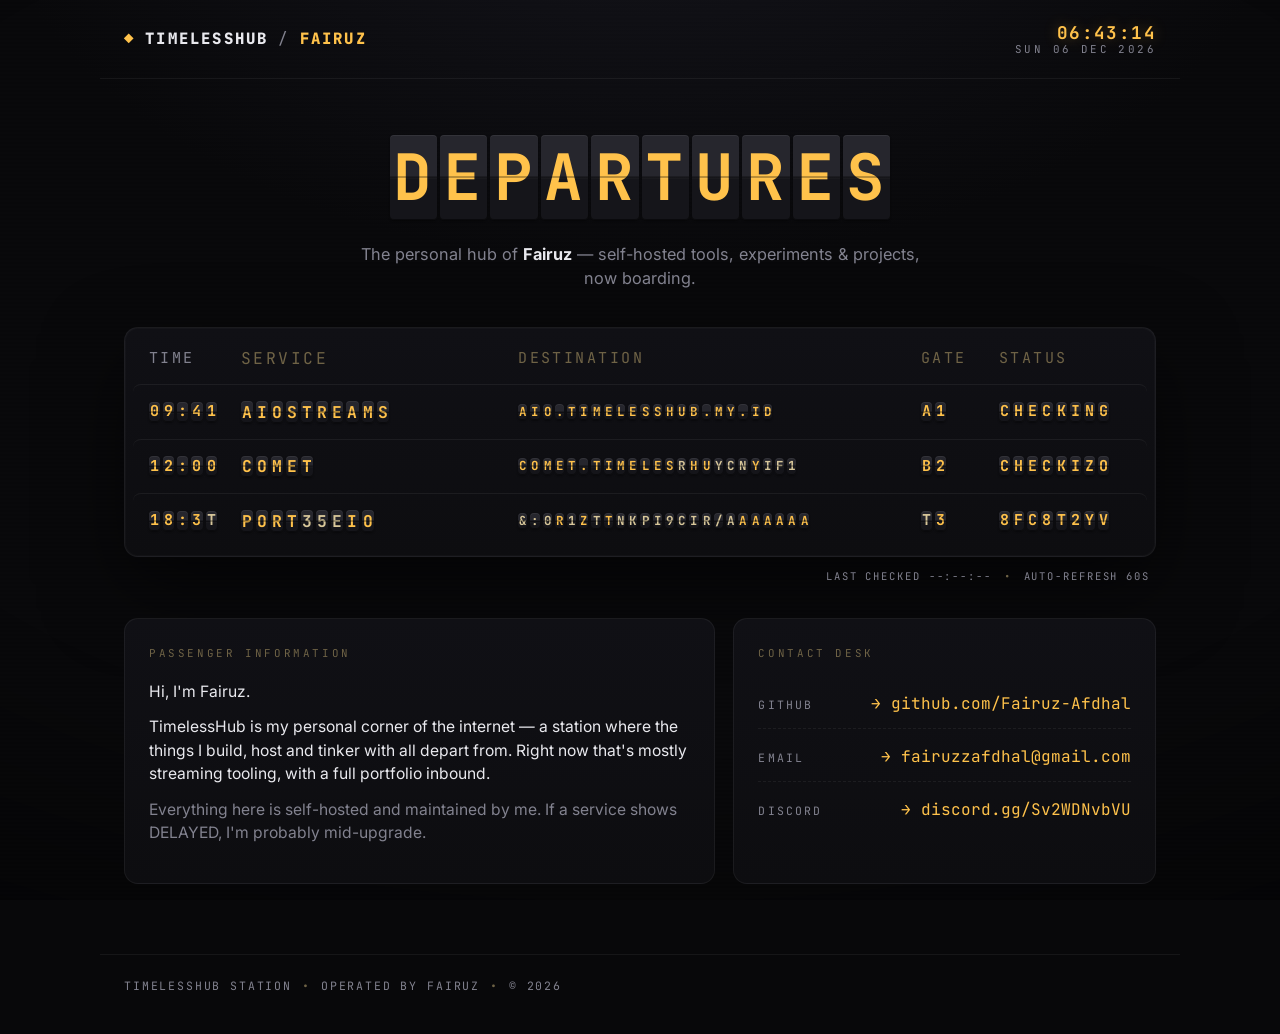
==== site/index.html @ 5d3df83b "Initial files" ====
<!DOCTYPE html>
<html lang="en">
<head>
  <meta charset="UTF-8" />
  <meta name="viewport" content="width=device-width, initial-scale=1.0" />
  <title>TimelessHub — Fairuz</title>
  <meta name="description" content="The personal hub of Fairuz — a departures board of self-hosted tools, experiments, and projects." />

  <meta property="og:title" content="TimelessHub — Fairuz" />
  <meta property="og:description" content="A departures board of self-hosted tools and projects by Fairuz." />
  <meta property="og:type" content="website" />
  <meta property="og:url" content="https://timelesshub.my.id/" />
  <meta property="og:image" content="https://timelesshub.my.id/og.png" />
  <meta property="og:image:width" content="1200" />
  <meta property="og:image:height" content="630" />
  <meta name="twitter:card" content="summary_large_image" />
  <meta name="twitter:title" content="TimelessHub — Fairuz" />
  <meta name="twitter:description" content="A departures board of self-hosted tools and projects by Fairuz." />
  <meta name="twitter:image" content="https://timelesshub.my.id/og.png" />

  <link rel="icon" href="favicon.svg" type="image/svg+xml" />
  <link rel="icon" href="favicon-32.png" sizes="32x32" type="image/png" />
  <link rel="apple-touch-icon" href="apple-touch-icon.png" />

  <link rel="preconnect" href="https://fonts.googleapis.com" />
  <link rel="preconnect" href="https://fonts.gstatic.com" crossorigin />
  <link href="https://fonts.googleapis.com/css2?family=JetBrains+Mono:wght@400;500;700;800&family=Inter:wght@400;500;600&display=swap" rel="stylesheet" />

  <link rel="stylesheet" href="styles.css" />
</head>
<body>
  <div class="vignette" aria-hidden="true"></div>
  <div class="scanlines" aria-hidden="true"></div>

  <!-- Station header -->
  <header class="topbar">
    <div class="topbar__brand">
      <span class="topbar__mark">◆</span>
      <span class="topbar__name">TIMELESSHUB</span>
      <span class="topbar__sep">/</span>
      <span class="topbar__op">FAIRUZ</span>
    </div>
    <div class="topbar__clock">
      <span class="clock__time" id="clock">--:--:--</span>
      <span class="clock__date" id="date">— — —</span>
    </div>
  </header>

  <main class="station">
    <!-- Board heading -->
    <section class="marquee">
      <h1 class="marquee__title flap" data-flap="DEPARTURES" data-flap-delay="0"></h1>
      <p class="marquee__sub">
        The personal hub of <strong>Fairuz</strong> — self-hosted tools,
        experiments &amp; projects, now boarding.
      </p>
    </section>

    <!-- Departures board -->
    <section class="board" aria-label="Projects departures board">
      <div class="board__row board__row--head" aria-hidden="true">
        <span class="col col--time">TIME</span>
        <span class="col col--service">SERVICE</span>
        <span class="col col--dest">DESTINATION</span>
        <span class="col col--gate">GATE</span>
        <span class="col col--status">STATUS</span>
      </div>

      <a class="board__row" href="https://aio.timelesshub.my.id/" target="_blank" rel="noopener"
         aria-label="AIOStreams — open aio.timelesshub.my.id">
        <span class="col col--time flap" data-flap="09:41"></span>
        <span class="col col--service flap" data-flap="AIOSTREAMS"></span>
        <span class="col col--dest flap" data-flap="AIO.TIMELESSHUB.MY.ID"></span>
        <span class="col col--gate flap" data-flap="A1"></span>
        <span class="col col--status status--amber flap" data-flap="CHECKING" data-check="https://aio.timelesshub.my.id/"></span>
      </a>

      <a class="board__row" href="https://comet.timelesshub.my.id/" target="_blank" rel="noopener"
         aria-label="Comet — open comet.timelesshub.my.id">
        <span class="col col--time flap" data-flap="12:00"></span>
        <span class="col col--service flap" data-flap="COMET"></span>
        <span class="col col--dest flap" data-flap="COMET.TIMELESSHUB.MY.ID"></span>
        <span class="col col--gate flap" data-flap="B2"></span>
        <span class="col col--status status--amber flap" data-flap="CHECKING" data-check="https://comet.timelesshub.my.id/"></span>
      </a>

      <a class="board__row" href="https://fairuz.timelesshub.my.id/" target="_blank" rel="noopener"
         aria-label="Portfolio — fairuz.timelesshub.my.id, status scheduled">
        <span class="col col--time flap" data-flap="18:30"></span>
        <span class="col col--service flap" data-flap="PORTFOLIO"></span>
        <span class="col col--dest flap" data-flap="FAIRUZ.TIMELESSHUB.MY.ID"></span>
        <span class="col col--gate flap" data-flap="C3"></span>
        <span class="col col--status status--amber flap" data-flap="CHECKING" data-check="https://fairuz.timelesshub.my.id/"></span>
      </a>
    </section>

    <p class="board-meta">
      LAST CHECKED <span id="lastChecked">--:--:--</span>
      <span class="dotsep">•</span> AUTO-REFRESH 60S
    </p>

    <!-- Info + contact panels -->
    <section class="panels">
      <article class="panel">
        <div class="panel__tag">PASSENGER INFORMATION</div>
        <p class="panel__lead">Hi, I'm Fairuz.</p>
        <p>
          TimelessHub is my personal corner of the internet — a station where the
          things I build, host and tinker with all depart from. Right now that's
          mostly streaming tooling, with a full portfolio inbound.
        </p>
        <p class="panel__muted">
          Everything here is self-hosted and maintained by me. If a service shows
          DELAYED, I'm probably mid-upgrade.
        </p>
      </article>

      <article class="panel panel--contact">
        <div class="panel__tag">CONTACT DESK</div>
        <ul class="desk">
          <li>
            <span class="desk__k">GITHUB</span>
            <a class="desk__v" href="https://github.com/Fairuz-Afdhal" target="_blank" rel="noopener">→ github.com/Fairuz-Afdhal</a>
          </li>
          <li>
            <span class="desk__k">EMAIL</span>
            <a class="desk__v" href="mailto:fairuzzafdhal@gmail.com">→ fairuzzafdhal@gmail.com</a>
          </li>
          <li>
            <span class="desk__k">DISCORD</span>
            <a class="desk__v" href="https://discord.gg/Sv2WDNvbVU" target="_blank" rel="noopener">→ discord.gg/Sv2WDNvbVU</a>
          </li>
        </ul>
      </article>
    </section>
  </main>

  <footer class="station-foot">
    <span>TIMELESSHUB STATION</span>
    <span class="dotsep">•</span>
    <span>OPERATED BY FAIRUZ</span>
    <span class="dotsep">•</span>
    <span>© <span id="year"></span></span>
  </footer>

  <!-- Boarding transition overlay -->
  <div class="boarding" id="boarding" aria-hidden="true">
    <div class="boarding__rails" aria-hidden="true"></div>
    <div class="boarding__panel">
      <p class="boarding__status"><span class="boarding__dot"></span> NOW BOARDING</p>
      <div class="boarding__service flap" id="boardingService"></div>
      <p class="boarding__dest" id="boardingDest"></p>
      <div class="boarding__bar"><span></span></div>
      <p class="boarding__hint">DEPARTING…</p>
    </div>
  </div>

  <script src="script.js"></script>
</body>
</html>
---- site/styles.css ----
:root {
  --bg: #08080a;
  --board: #0d0d10;
  --board-line: rgba(255, 255, 255, 0.06);
  --cell-top: #26262d;
  --cell-bottom: #15151a;
  --cell-seam: rgba(0, 0, 0, 0.55);
  --amber: #ffc24b;
  --amber-dim: #6f6346;
  --green: #46e08a;
  --red: #ff5d5d;
  --text: #e9e9ee;
  --muted: #82828f;
  --mono: "JetBrains Mono", ui-monospace, "SF Mono", Menlo, monospace;
  --sans: "Inter", system-ui, sans-serif;
  --maxw: 1080px;
}

* {
  box-sizing: border-box;
  margin: 0;
  padding: 0;
}

html { scroll-behavior: smooth; }

body {
  font-family: var(--mono);
  background:
    radial-gradient(1100px 700px at 50% -15%, #14141b 0%, var(--bg) 60%);
  color: var(--text);
  min-height: 100vh;
  line-height: 1.5;
  position: relative;
  overflow-x: hidden;
}

a { color: inherit; text-decoration: none; }

/* ---------- Atmosphere ---------- */
.vignette {
  position: fixed;
  inset: 0;
  pointer-events: none;
  z-index: 1;
  background: radial-gradient(120% 90% at 50% 35%, transparent 55%, rgba(0, 0, 0, 0.65) 100%);
}

.scanlines {
  position: fixed;
  inset: 0;
  pointer-events: none;
  z-index: 2;
  opacity: 0.35;
  background: repeating-linear-gradient(
    to bottom,
    rgba(255, 255, 255, 0.025) 0px,
    rgba(255, 255, 255, 0.025) 1px,
    transparent 2px,
    transparent 4px
  );
  mix-blend-mode: overlay;
}

/* ---------- Top bar ---------- */
.topbar {
  position: relative;
  z-index: 3;
  max-width: var(--maxw);
  margin: 0 auto;
  padding: 22px 24px;
  display: flex;
  align-items: center;
  justify-content: space-between;
  gap: 16px;
  border-bottom: 1px solid var(--board-line);
}

.topbar__brand {
  display: flex;
  align-items: center;
  gap: 10px;
  font-weight: 800;
  letter-spacing: 0.14em;
  font-size: 0.98rem;
}

.topbar__mark { color: var(--amber); }
.topbar__sep { color: var(--muted); font-weight: 400; }
.topbar__op { color: var(--amber); }

.topbar__clock {
  text-align: right;
  line-height: 1.2;
}

.clock__time {
  display: block;
  color: var(--amber);
  font-weight: 700;
  font-size: 1.1rem;
  letter-spacing: 0.08em;
  font-variant-numeric: tabular-nums;
  text-shadow: 0 0 14px rgba(255, 194, 75, 0.35);
}

.clock__date {
  display: block;
  color: var(--muted);
  font-size: 0.68rem;
  letter-spacing: 0.22em;
}

/* ---------- Marquee ---------- */
.station {
  position: relative;
  z-index: 3;
  max-width: var(--maxw);
  margin: 0 auto;
  padding: 0 24px 40px;
}

.marquee {
  padding: 56px 0 36px;
  text-align: center;
}

.marquee__title {
  display: inline-flex;
  flex-wrap: wrap;
  justify-content: center;
  gap: 6px;
  font-size: clamp(2.1rem, 7vw, 4rem);
  font-weight: 800;
  letter-spacing: 0.04em;
}

.marquee__sub {
  margin: 22px auto 0;
  max-width: 560px;
  font-family: var(--sans);
  color: var(--muted);
  font-size: 1.02rem;
}

.marquee__sub strong { color: var(--text); }

/* ---------- Split-flap cells ---------- */
.flap {
  display: inline-flex;
  gap: 3px;
}

.flap-cell {
  --w: 0.74em;
  position: relative;
  display: inline-flex;
  align-items: center;
  justify-content: center;
  min-width: var(--w);
  padding: 0.16em 0.05em;
  background: linear-gradient(to bottom, var(--cell-top) 0%, var(--cell-top) 49.5%, var(--cell-bottom) 50.5%, var(--cell-bottom) 100%);
  border-radius: 4px;
  box-shadow:
    inset 0 1px 0 rgba(255, 255, 255, 0.06),
    inset 0 -1px 0 rgba(0, 0, 0, 0.5),
    0 1px 2px rgba(0, 0, 0, 0.4);
  color: var(--amber);
  font-weight: 700;
  line-height: 1;
  overflow: hidden;
}

.flap-cell::after {
  content: "";
  position: absolute;
  left: 0;
  right: 0;
  top: 50%;
  height: 1px;
  transform: translateY(-50%);
  background: var(--cell-seam);
  box-shadow: 0 1px 0 rgba(255, 255, 255, 0.04);
}

.flap-cell--space {
  background: transparent;
  box-shadow: none;
  min-width: 0.34em;
}

.flap-cell--space::after { display: none; }

.flap-cell.is-cycling { color: #d8c79a; }

.flap-cell.is-locked {
  animation: flapPop 0.22s ease;
}

@keyframes flapPop {
  0% { transform: scaleY(0.55); filter: brightness(1.6); }
  60% { transform: scaleY(1.05); }
  100% { transform: scaleY(1); filter: brightness(1); }
}

/* ---------- Board ---------- */
.board {
  border: 1px solid var(--board-line);
  border-radius: 14px;
  background: linear-gradient(180deg, #101015, var(--board));
  padding: 8px;
  box-shadow: 0 30px 80px rgba(0, 0, 0, 0.55), inset 0 0 0 1px rgba(255, 255, 255, 0.02);
  overflow: hidden;
}

.board__row {
  display: grid;
  grid-template-columns: 78px 1.15fr 1.7fr 64px 132px;
  gap: 14px;
  align-items: center;
  padding: 16px 16px;
  border-radius: 8px;
  transition: background 0.18s ease;
}

.board__row + .board__row {
  border-top: 1px solid var(--board-line);
}

.board__row--head {
  font-size: 0.7rem;
  letter-spacing: 0.22em;
  color: var(--amber-dim);
  padding-top: 10px;
  padding-bottom: 14px;
}

a.board__row { cursor: pointer; }

a.board__row:hover {
  background: rgba(255, 194, 75, 0.05);
}

a.board__row:hover .flap-cell {
  box-shadow:
    inset 0 1px 0 rgba(255, 255, 255, 0.08),
    inset 0 -1px 0 rgba(0, 0, 0, 0.5),
    0 0 12px rgba(255, 194, 75, 0.18);
}

.col { font-size: 0.94rem; }
.col--time { color: var(--muted); }
.col--service { font-size: 1.02rem; }
.col--dest .flap-cell { font-size: 0.78rem; }

.status--green .flap-cell { color: var(--green); }
.status--amber .flap-cell { color: var(--amber); }
.status--red .flap-cell { color: var(--red); }

.is-blinking .flap-cell {
  animation: statusBlink 1.15s steps(1, end) infinite;
}

@keyframes statusBlink {
  0%, 55% { opacity: 1; text-shadow: 0 0 12px currentColor; }
  56%, 100% { opacity: 0.22; text-shadow: none; }
}

/* ---------- Board meta ---------- */
.board-meta {
  margin-top: 12px;
  padding: 0 6px;
  text-align: right;
  font-size: 0.66rem;
  letter-spacing: 0.18em;
  color: var(--muted);
}

.board-meta .dotsep { margin: 0 4px; }

/* ---------- Panels ---------- */
.panels {
  margin-top: 34px;
  display: grid;
  grid-template-columns: 1.4fr 1fr;
  gap: 18px;
}

.panel {
  border: 1px solid var(--board-line);
  border-radius: 14px;
  background: linear-gradient(180deg, #101015, var(--board));
  padding: 26px 24px;
}

.panel__tag {
  font-size: 0.68rem;
  letter-spacing: 0.24em;
  color: var(--amber-dim);
  margin-bottom: 18px;
}

.panel__lead {
  font-size: 1.15rem;
  color: var(--amber);
  margin-bottom: 12px;
}

.panel p {
  font-family: var(--sans);
  color: var(--text);
  margin-bottom: 12px;
  font-size: 0.98rem;
}

.panel__muted { color: var(--muted) !important; }

.desk { list-style: none; display: grid; gap: 4px; }

.desk li {
  display: flex;
  align-items: baseline;
  justify-content: space-between;
  gap: 12px;
  padding: 12px 0;
  border-bottom: 1px dashed var(--board-line);
}

.desk li:last-child { border-bottom: none; }

.desk__k {
  font-size: 0.72rem;
  letter-spacing: 0.18em;
  color: var(--muted);
}

.desk__v {
  color: var(--amber);
  transition: text-shadow 0.2s ease, transform 0.2s ease;
}

.desk__v:hover {
  text-shadow: 0 0 14px rgba(255, 194, 75, 0.5);
}

/* ---------- 404 back link ---------- */
.notice {
  text-align: center;
  margin-top: 30px;
}

.notice p {
  font-family: var(--sans);
  color: var(--muted);
  max-width: 520px;
  margin: 0 auto;
}

.backlink {
  display: inline-flex;
  align-items: center;
  gap: 10px;
  margin-top: 26px;
  padding: 13px 24px;
  border: 1px solid var(--board-line);
  border-radius: 10px;
  background: linear-gradient(180deg, #14141a, var(--board));
  color: var(--amber);
  font-weight: 700;
  letter-spacing: 0.08em;
  transition: background 0.2s ease, text-shadow 0.2s ease, transform 0.2s ease;
}

.backlink:hover {
  background: rgba(255, 194, 75, 0.07);
  text-shadow: 0 0 14px rgba(255, 194, 75, 0.45);
  transform: translateY(-2px);
}

/* ---------- Footer ---------- */
.station-foot {
  position: relative;
  z-index: 3;
  max-width: var(--maxw);
  margin: 30px auto 0;
  padding: 22px 24px 40px;
  display: flex;
  flex-wrap: wrap;
  gap: 10px;
  align-items: center;
  border-top: 1px solid var(--board-line);
  color: var(--muted);
  font-size: 0.72rem;
  letter-spacing: 0.16em;
}

.dotsep { color: var(--amber-dim); }

/* ---------- Boarding transition ---------- */
.boarding {
  position: fixed;
  inset: 0;
  z-index: 1000;
  display: grid;
  place-items: center;
  background: rgba(6, 7, 10, 0);
  opacity: 0;
  visibility: hidden;
  pointer-events: none;
  transition: opacity 0.3s ease, visibility 0.3s ease, background 0.3s ease;
}

.boarding.is-active {
  opacity: 1;
  visibility: visible;
  pointer-events: auto;
  background: rgba(6, 7, 10, 0.94);
}

.boarding__rails {
  position: absolute;
  inset: 0;
  overflow: hidden;
  opacity: 0;
  transition: opacity 0.3s ease;
}

.boarding.is-active .boarding__rails { opacity: 1; }

.boarding__rails::before,
.boarding__rails::after {
  content: "";
  position: absolute;
  inset: -25%;
  background-repeat: repeat;
}

.boarding__rails::before {
  background-image: repeating-linear-gradient(90deg, transparent 0 38px, rgba(255, 194, 75, 0.07) 38px 40px);
}

.boarding__rails::after {
  background-image: repeating-linear-gradient(90deg, transparent 0 78px, rgba(70, 224, 138, 0.05) 78px 80px);
}

.boarding.is-active .boarding__rails::before { animation: warp1 0.5s linear infinite; }
.boarding.is-active .boarding__rails::after { animation: warp2 0.85s linear infinite; }

@keyframes warp1 { from { transform: translateX(0); } to { transform: translateX(-40px); } }
@keyframes warp2 { from { transform: translateX(0); } to { transform: translateX(-80px); } }

.boarding__panel {
  position: relative;
  z-index: 2;
  text-align: center;
  padding: 0 24px;
  opacity: 0;
  transform: translateY(12px) scale(0.98);
  transition: opacity 0.4s ease, transform 0.45s cubic-bezier(0.2, 0.7, 0.2, 1);
}

.boarding.is-active .boarding__panel { opacity: 1; transform: none; }

.boarding__status {
  display: inline-flex;
  align-items: center;
  gap: 10px;
  font-size: 0.74rem;
  letter-spacing: 0.24em;
  color: var(--amber-dim);
  margin-bottom: 20px;
}

.boarding__dot {
  width: 9px;
  height: 9px;
  border-radius: 50%;
  background: var(--green);
  box-shadow: 0 0 12px var(--green);
  animation: boardPulse 1.2s ease-in-out infinite;
}

@keyframes boardPulse {
  0%, 100% { opacity: 1; }
  50% { opacity: 0.3; }
}

.boarding__service {
  justify-content: center;
  font-size: clamp(1.9rem, 7vw, 3.6rem);
  margin-bottom: 16px;
}

.boarding__dest {
  font-size: 0.82rem;
  letter-spacing: 0.16em;
  color: var(--muted);
  margin-bottom: 28px;
}

.boarding__bar {
  width: min(420px, 80vw);
  height: 4px;
  margin: 0 auto 16px;
  background: rgba(255, 255, 255, 0.08);
  border-radius: 999px;
  overflow: hidden;
}

.boarding__bar span {
  display: block;
  height: 100%;
  width: 0;
  background: linear-gradient(90deg, var(--amber), var(--green));
}

.boarding.is-active .boarding__bar span { animation: boardFill 1.3s ease forwards; }

@keyframes boardFill { to { width: 100%; } }

.boarding__hint {
  font-size: 0.7rem;
  letter-spacing: 0.24em;
  color: var(--amber-dim);
}

.boarding.is-departing .boarding__panel {
  opacity: 0;
  transform: scale(1.18);
  transition: opacity 0.32s ease-in, transform 0.32s ease-in;
}

.boarding.is-departing .boarding__rails::before { animation-duration: 0.18s; }
.boarding.is-departing .boarding__rails::after { animation-duration: 0.3s; }

@media (prefers-reduced-motion: reduce) {
  .boarding, .boarding__dot, .boarding__rails::before, .boarding__rails::after { animation: none !important; }
}

/* ---------- Responsive ---------- */
@media (max-width: 720px) {
  .board__row {
    grid-template-columns: 1fr auto;
    grid-template-areas:
      "service status"
      "dest dest";
    gap: 10px 14px;
    row-gap: 8px;
  }

  .board__row--head { display: none; }
  .col--time, .col--gate { display: none; }
  .col--service { grid-area: service; }
  .col--dest { grid-area: dest; opacity: 0.85; }
  .col--status { grid-area: status; }

  .panels { grid-template-columns: 1fr; }

  .topbar__op { display: none; }
  .topbar__sep { display: none; }
}

@media (prefers-reduced-motion: reduce) {
  .flap-cell.is-locked { animation: none; }
  .is-blinking .flap-cell { animation: none; opacity: 1; }
}
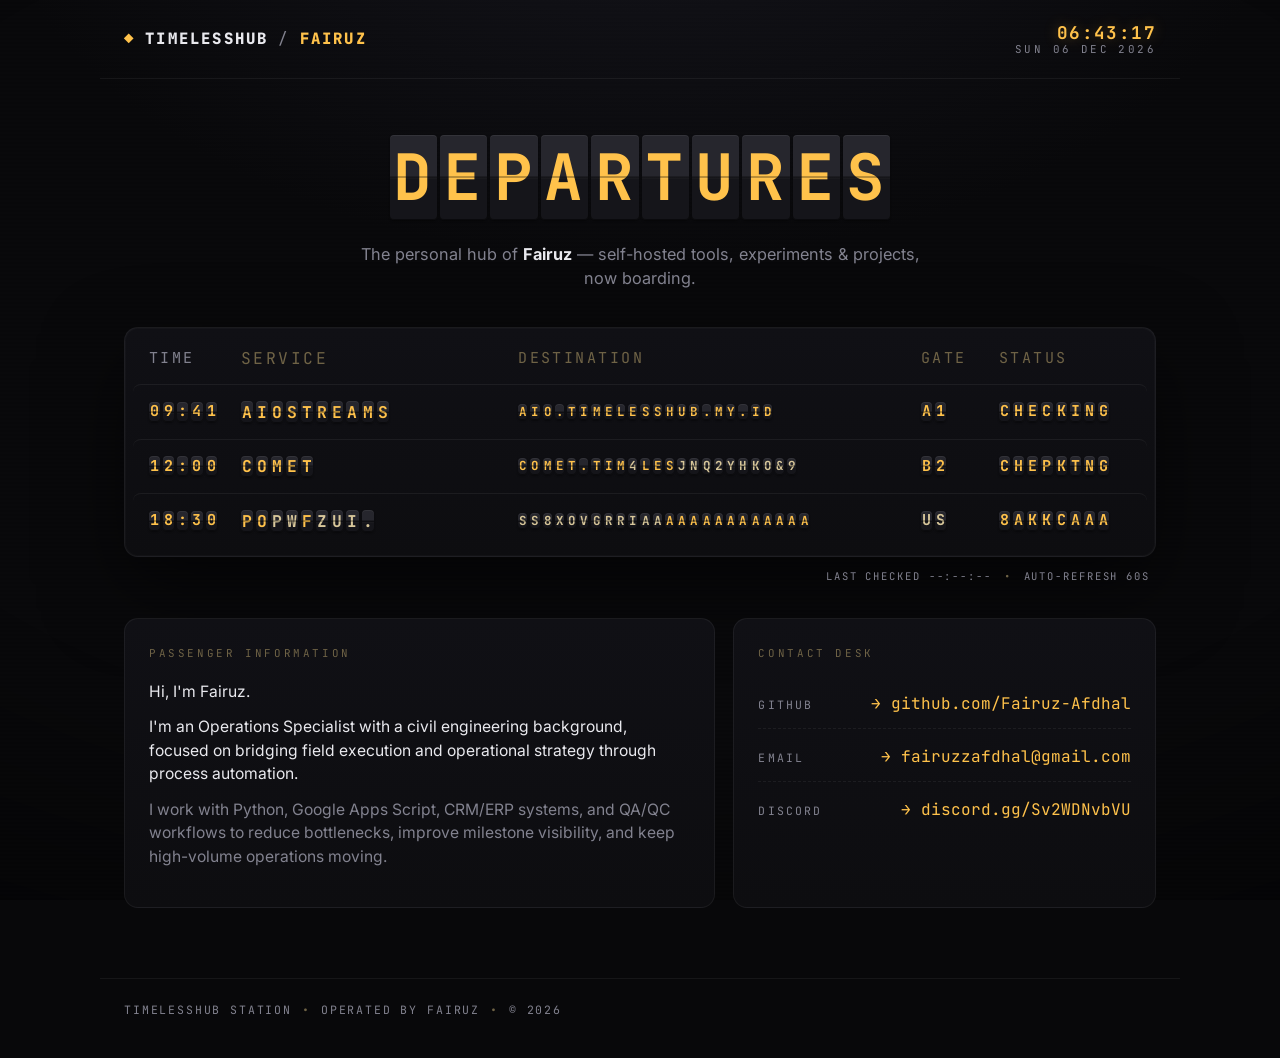
==== commit 41919aff: "Update description" ====
--- a/site/index.html
+++ b/site/index.html
@@ -105,13 +105,14 @@
         <div class="panel__tag">PASSENGER INFORMATION</div>
         <p class="panel__lead">Hi, I'm Fairuz.</p>
         <p>
-          TimelessHub is my personal corner of the internet — a station where the
-          things I build, host and tinker with all depart from. Right now that's
-          mostly streaming tooling, with a full portfolio inbound.
+          I'm an Operations Specialist with a civil engineering background,
+          focused on bridging field execution and operational strategy through
+          process automation.
         </p>
         <p class="panel__muted">
-          Everything here is self-hosted and maintained by me. If a service shows
-          DELAYED, I'm probably mid-upgrade.
+          I work with Python, Google Apps Script, CRM/ERP systems, and QA/QC
+          workflows to reduce bottlenecks, improve milestone visibility, and keep
+          high-volume operations moving.
         </p>
       </article>
 
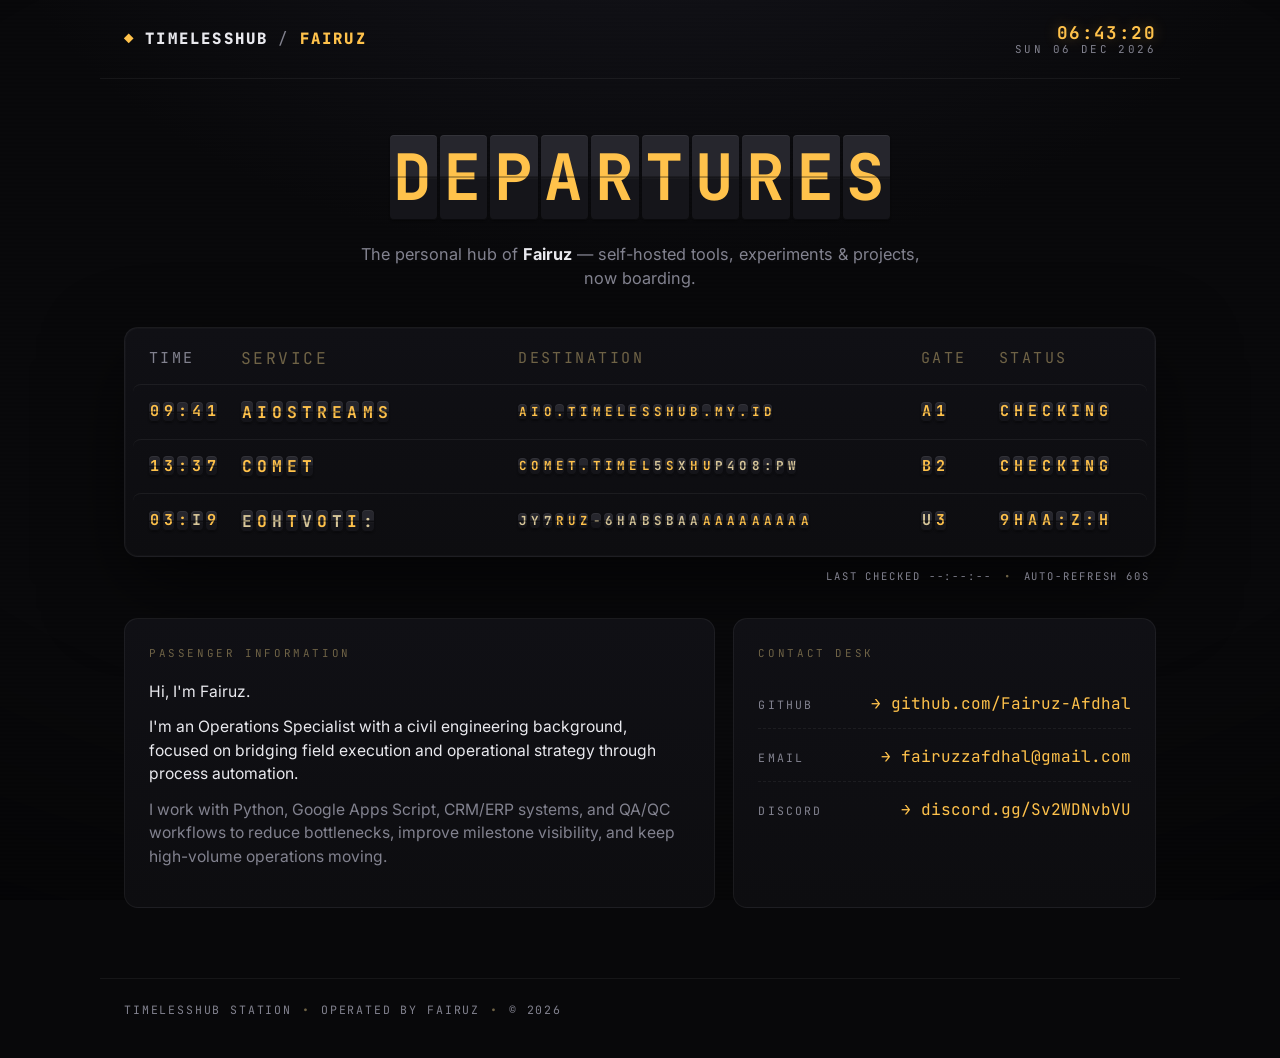
==== commit c51be723: "Easter eggs" ====
--- a/site/index.html
+++ b/site/index.html
@@ -77,7 +77,7 @@
 
       <a class="board__row" href="https://comet.timelesshub.my.id/" target="_blank" rel="noopener"
          aria-label="Comet — open comet.timelesshub.my.id">
-        <span class="col col--time flap" data-flap="12:00"></span>
+        <span class="col col--time flap" data-flap="13:37"></span>
         <span class="col col--service flap" data-flap="COMET"></span>
         <span class="col col--dest flap" data-flap="COMET.TIMELESSHUB.MY.ID"></span>
         <span class="col col--gate flap" data-flap="B2"></span>
@@ -86,7 +86,7 @@
 
       <a class="board__row" href="https://fairuz.timelesshub.my.id/" target="_blank" rel="noopener"
          aria-label="Portfolio — fairuz.timelesshub.my.id, status scheduled">
-        <span class="col col--time flap" data-flap="18:30"></span>
+        <span class="col col--time flap" data-flap="03:39"></span>
         <span class="col col--service flap" data-flap="PORTFOLIO"></span>
         <span class="col col--dest flap" data-flap="FAIRUZ.TIMELESSHUB.MY.ID"></span>
         <span class="col col--gate flap" data-flap="C3"></span>
@@ -156,6 +156,12 @@
     </div>
   </div>
 
+  <!-- Hidden station announcement (click the ◆ logo 5x) -->
+  <div class="pa" id="pa" role="status" aria-live="polite" aria-hidden="true">
+    <span class="pa__tag">◆ STATION ANNOUNCEMENT</span>
+    <span class="pa__text" id="paText"></span>
+  </div>
+
   <script src="script.js"></script>
 </body>
 </html>
--- a/site/styles.css
+++ b/site/styles.css
@@ -537,6 +537,48 @@
   .boarding, .boarding__dot, .boarding__rails::before, .boarding__rails::after { animation: none !important; }
 }
 
+/* ---------- Station announcement (easter egg) ---------- */
+.pa {
+  position: fixed;
+  left: 50%;
+  top: 18px;
+  z-index: 1100;
+  display: flex;
+  align-items: center;
+  gap: 14px;
+  max-width: min(580px, calc(100vw - 32px));
+  padding: 14px 18px;
+  background: rgba(13, 13, 16, 0.96);
+  backdrop-filter: blur(8px);
+  border: 1px solid rgba(255, 194, 75, 0.42);
+  border-radius: 12px;
+  box-shadow: 0 18px 50px rgba(0, 0, 0, 0.5), 0 0 26px rgba(255, 194, 75, 0.12);
+  opacity: 0;
+  visibility: hidden;
+  transform: translate(-50%, -130%);
+  transition: transform 0.45s cubic-bezier(0.2, 0.8, 0.2, 1), opacity 0.35s ease, visibility 0.35s;
+  cursor: pointer;
+}
+
+.pa.is-visible {
+  opacity: 1;
+  visibility: visible;
+  transform: translate(-50%, 0);
+}
+
+.pa__tag {
+  font-size: 0.64rem;
+  letter-spacing: 0.16em;
+  color: var(--amber);
+  white-space: nowrap;
+  text-shadow: 0 0 12px rgba(255, 194, 75, 0.4);
+}
+
+.pa__text {
+  font-size: 0.84rem;
+  color: var(--text);
+}
+
 /* ---------- Responsive ---------- */
 @media (max-width: 720px) {
   .board__row {
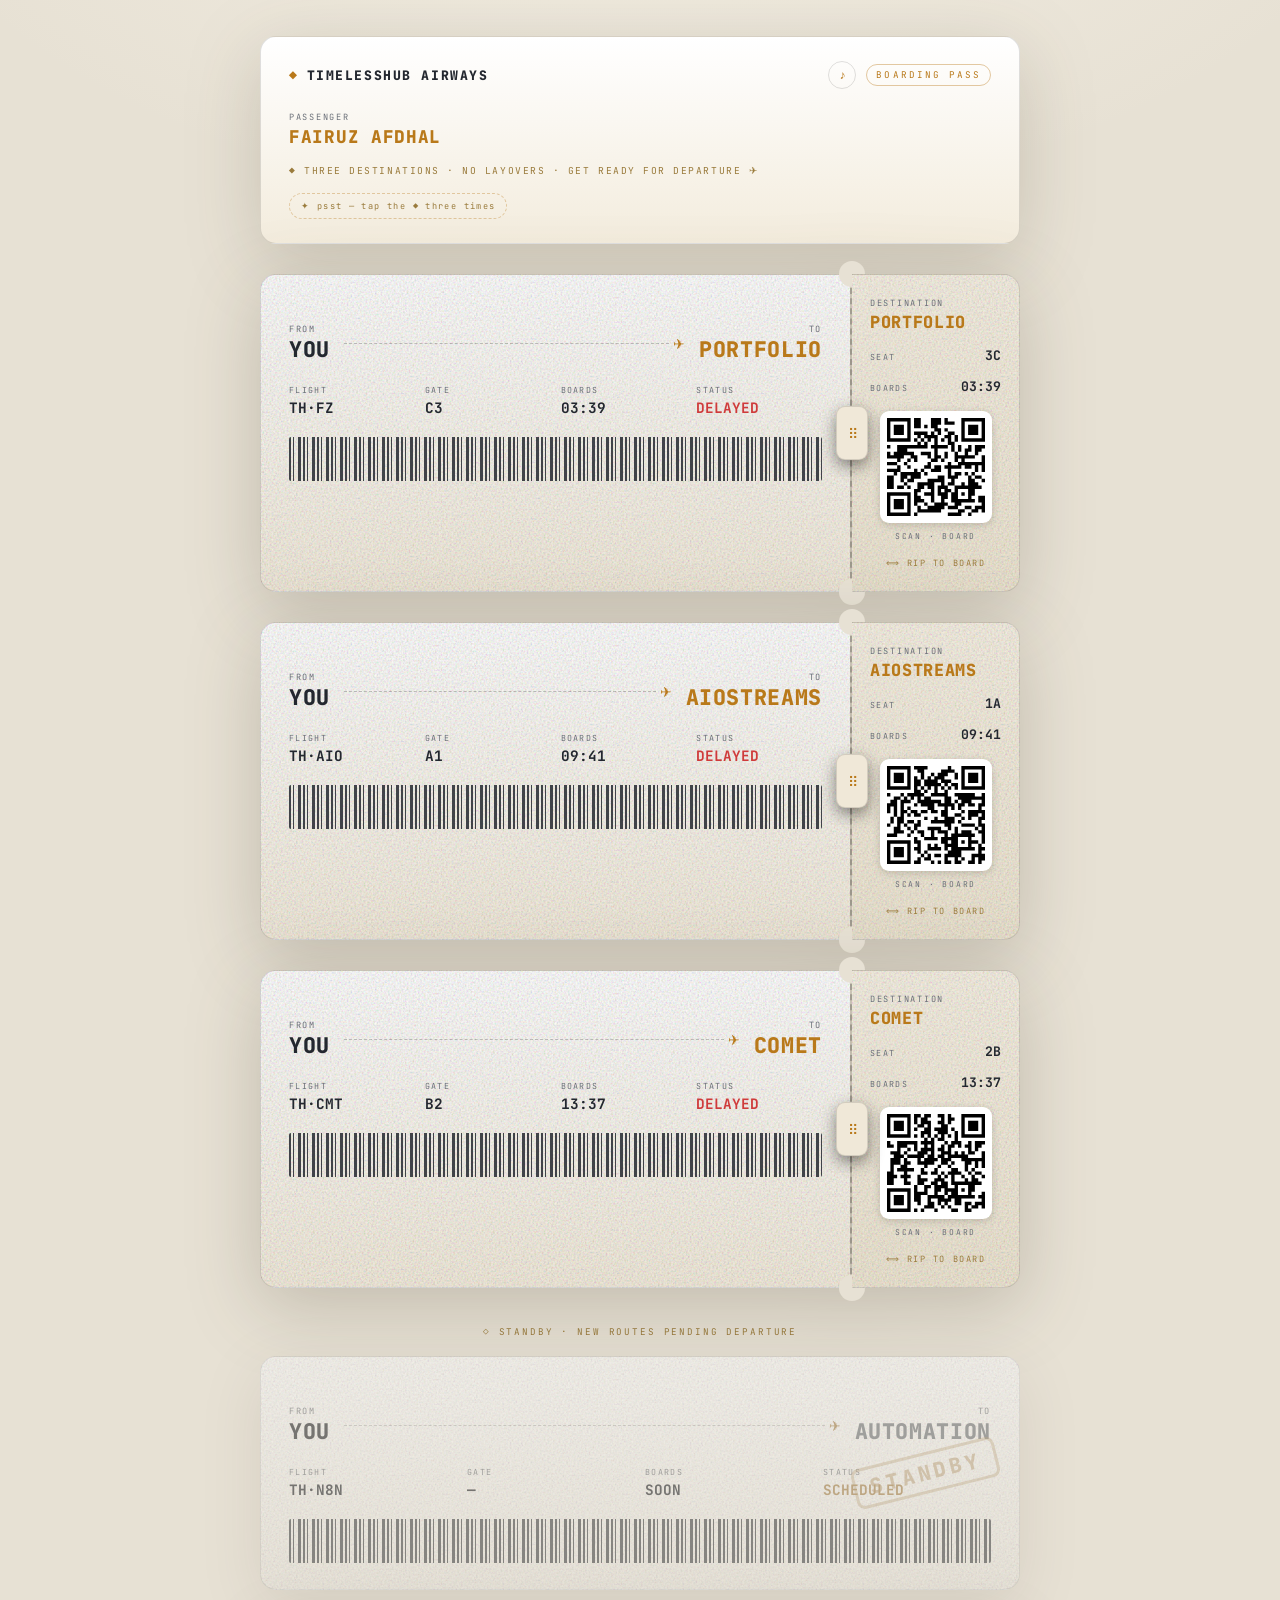
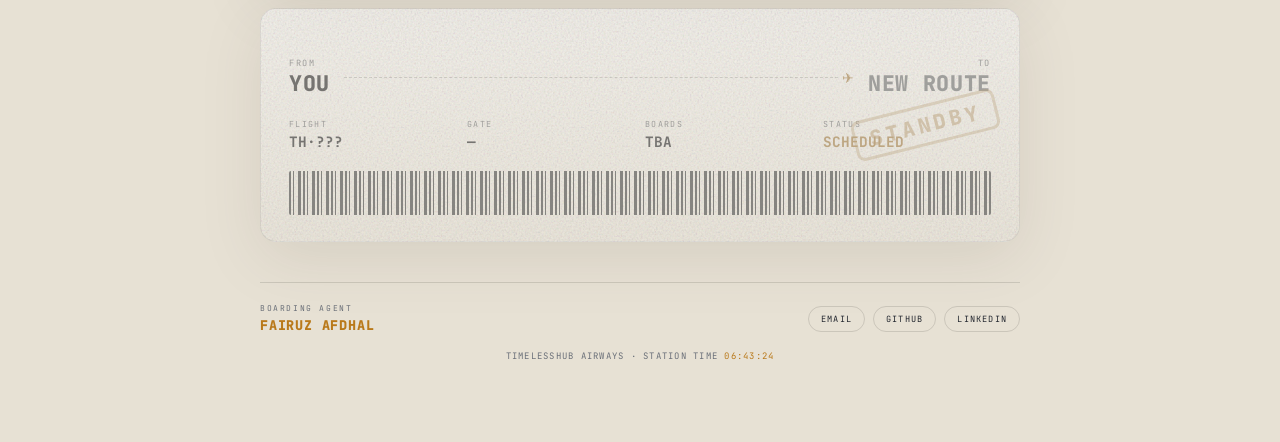
==== commit 62ae3b91: "change whole theme" ====
--- a/site/index.html
+++ b/site/index.html
@@ -4,10 +4,10 @@
   <meta charset="UTF-8" />
   <meta name="viewport" content="width=device-width, initial-scale=1.0" />
   <title>TimelessHub — Fairuz</title>
-  <meta name="description" content="The personal hub of Fairuz — a departures board of self-hosted tools, experiments, and projects." />
+  <meta name="description" content="The personal hub of Fairuz — grab a boarding pass, rip the stub, and depart to self-hosted tools and projects." />
 
   <meta property="og:title" content="TimelessHub — Fairuz" />
-  <meta property="og:description" content="A departures board of self-hosted tools and projects by Fairuz." />
+  <meta property="og:description" content="Boarding passes for Fairuz's self-hosted tools — rip a stub to depart." />
   <meta property="og:type" content="website" />
   <meta property="og:url" content="https://timelesshub.my.id/" />
   <meta property="og:image" content="https://timelesshub.my.id/og.png" />
@@ -15,7 +15,7 @@
   <meta property="og:image:height" content="630" />
   <meta name="twitter:card" content="summary_large_image" />
   <meta name="twitter:title" content="TimelessHub — Fairuz" />
-  <meta name="twitter:description" content="A departures board of self-hosted tools and projects by Fairuz." />
+  <meta name="twitter:description" content="Boarding passes for Fairuz's self-hosted tools — rip a stub to depart." />
   <meta name="twitter:image" content="https://timelesshub.my.id/og.png" />
 
   <link rel="icon" href="favicon.svg" type="image/svg+xml" />
@@ -25,143 +25,169 @@
   <link rel="preconnect" href="https://fonts.googleapis.com" />
   <link rel="preconnect" href="https://fonts.gstatic.com" crossorigin />
   <link href="https://fonts.googleapis.com/css2?family=JetBrains+Mono:wght@400;500;700;800&family=Inter:wght@400;500;600&display=swap" rel="stylesheet" />
-
-  <link rel="stylesheet" href="styles.css" />
+  <link rel="stylesheet" href="ticket.css" />
 </head>
 <body>
-  <div class="vignette" aria-hidden="true"></div>
-  <div class="scanlines" aria-hidden="true"></div>
+  <div class="stage">
+    <div class="bookhead">
+      <div class="brandrow">
+        <button class="brand" id="logo" type="button" aria-label="TimelessHub Airways — tap three times for a first-class upgrade">
+          <span class="mk">◆</span> TIMELESSHUB AIRWAYS
+        </button>
+        <div class="brandrow__r">
+          <button class="snd" id="sndToggle" type="button" aria-pressed="true" title="Sound on — click to mute">♪</button>
+          <span class="tag" id="classTag">BOARDING PASS</span>
+        </div>
+      </div>
+      <div class="pax"><div class="pax__k">PASSENGER</div><div class="pax__v">FAIRUZ AFDHAL</div></div>
+      <p class="bookhead__hint">◆ THREE DESTINATIONS · NO LAYOVERS · GET READY FOR DEPARTURE ✈</p>
+      <button class="fc-hint" id="fcHint" type="button">✦ psst — tap the ◆ three times</button>
+    </div>
 
-  <!-- Station header -->
-  <header class="topbar">
-    <div class="topbar__brand">
-      <span class="topbar__mark">◆</span>
-      <span class="topbar__name">TIMELESSHUB</span>
-      <span class="topbar__sep">/</span>
-      <span class="topbar__op">FAIRUZ</span>
-    </div>
-    <div class="topbar__clock">
-      <span class="clock__time" id="clock">--:--:--</span>
-      <span class="clock__date" id="date">— — —</span>
-    </div>
-  </header>
+    <div class="deck" id="deck">
 
-  <main class="station">
-    <!-- Board heading -->
-    <section class="marquee">
-      <h1 class="marquee__title flap" data-flap="DEPARTURES" data-flap-delay="0"></h1>
-      <p class="marquee__sub">
-        The personal hub of <strong>Fairuz</strong> — self-hosted tools,
-        experiments &amp; projects, now boarding.
-      </p>
-    </section>
-
-    <!-- Departures board -->
-    <section class="board" aria-label="Projects departures board">
-      <div class="board__row board__row--head" aria-hidden="true">
-        <span class="col col--time">TIME</span>
-        <span class="col col--service">SERVICE</span>
-        <span class="col col--dest">DESTINATION</span>
-        <span class="col col--gate">GATE</span>
-        <span class="col col--status">STATUS</span>
-      </div>
-
-      <a class="board__row" href="https://aio.timelesshub.my.id/" target="_blank" rel="noopener"
-         aria-label="AIOStreams — open aio.timelesshub.my.id">
-        <span class="col col--time flap" data-flap="09:41"></span>
-        <span class="col col--service flap" data-flap="AIOSTREAMS"></span>
-        <span class="col col--dest flap" data-flap="AIO.TIMELESSHUB.MY.ID"></span>
-        <span class="col col--gate flap" data-flap="A1"></span>
-        <span class="col col--status status--amber flap" data-flap="CHECKING" data-check="https://aio.timelesshub.my.id/"></span>
-      </a>
-
-      <a class="board__row" href="https://comet.timelesshub.my.id/" target="_blank" rel="noopener"
-         aria-label="Comet — open comet.timelesshub.my.id">
-        <span class="col col--time flap" data-flap="13:37"></span>
-        <span class="col col--service flap" data-flap="COMET"></span>
-        <span class="col col--dest flap" data-flap="COMET.TIMELESSHUB.MY.ID"></span>
-        <span class="col col--gate flap" data-flap="B2"></span>
-        <span class="col col--status status--amber flap" data-flap="CHECKING" data-check="https://comet.timelesshub.my.id/"></span>
-      </a>
-
-      <a class="board__row" href="https://fairuz.timelesshub.my.id/" target="_blank" rel="noopener"
-         aria-label="Portfolio — fairuz.timelesshub.my.id, status scheduled">
-        <span class="col col--time flap" data-flap="03:39"></span>
-        <span class="col col--service flap" data-flap="PORTFOLIO"></span>
-        <span class="col col--dest flap" data-flap="FAIRUZ.TIMELESSHUB.MY.ID"></span>
-        <span class="col col--gate flap" data-flap="C3"></span>
-        <span class="col col--status status--amber flap" data-flap="CHECKING" data-check="https://fairuz.timelesshub.my.id/"></span>
-      </a>
-    </section>
-
-    <p class="board-meta">
-      LAST CHECKED <span id="lastChecked">--:--:--</span>
-      <span class="dotsep">•</span> AUTO-REFRESH 60S
-    </p>
-
-    <!-- Info + contact panels -->
-    <section class="panels">
-      <article class="panel">
-        <div class="panel__tag">PASSENGER INFORMATION</div>
-        <p class="panel__lead">Hi, I'm Fairuz.</p>
-        <p>
-          I'm an Operations Specialist with a civil engineering background,
-          focused on bridging field execution and operational strategy through
-          process automation.
-        </p>
-        <p class="panel__muted">
-          I work with Python, Google Apps Script, CRM/ERP systems, and QA/QC
-          workflows to reduce bottlenecks, improve milestone visibility, and keep
-          high-volume operations moving.
-        </p>
+      <article class="ticket" data-href="https://fairuz.timelesshub.my.id/">
+        <div class="ticket__main">
+          <div class="route">
+            <div class="route__pt"><span class="route__k">FROM</span><span class="route__v">YOU</span></div>
+            <div class="route__arrow"></div>
+            <div class="route__pt route__pt--r"><span class="route__k">TO</span><span class="route__v route__v--to">PORTFOLIO</span></div>
+          </div>
+          <div class="grid">
+            <div><div class="cell__k">FLIGHT</div><div class="cell__v">TH·FZ</div></div>
+            <div><div class="cell__k">GATE</div><div class="cell__v">C3</div></div>
+            <div><div class="cell__k">BOARDS</div><div class="cell__v">03:39</div></div>
+            <div><div class="cell__k">STATUS</div><div class="cell__v green js-status">ON TIME</div></div>
+          </div>
+          <div class="barcode"></div>
+        </div>
+        <div class="perf"><span class="seam-grip" aria-hidden="true">⠿</span></div>
+        <div class="ticket__stub" tabindex="0" role="button" aria-label="Rip the stub off to board PORTFOLIO">
+          <div class="stub__lead">DESTINATION</div>
+          <div class="stub__dest">PORTFOLIO</div>
+          <div class="stub__row"><span class="stub__k">SEAT</span><span class="stub__v">3C</span></div>
+          <div class="stub__row"><span class="stub__k">BOARDS</span><span class="stub__v">03:39</span></div>
+          <div class="qr" aria-hidden="true"></div>
+          <div class="stub__scan">SCAN · BOARD</div>
+          <div class="stub__foot">⟺ RIP TO BOARD</div>
+        </div>
       </article>
 
-      <article class="panel panel--contact">
-        <div class="panel__tag">CONTACT DESK</div>
-        <ul class="desk">
-          <li>
-            <span class="desk__k">GITHUB</span>
-            <a class="desk__v" href="https://github.com/Fairuz-Afdhal" target="_blank" rel="noopener">→ github.com/Fairuz-Afdhal</a>
-          </li>
-          <li>
-            <span class="desk__k">EMAIL</span>
-            <a class="desk__v" href="mailto:fairuzzafdhal@gmail.com">→ fairuzzafdhal@gmail.com</a>
-          </li>
-          <li>
-            <span class="desk__k">DISCORD</span>
-            <a class="desk__v" href="https://discord.gg/Sv2WDNvbVU" target="_blank" rel="noopener">→ discord.gg/Sv2WDNvbVU</a>
-          </li>
-        </ul>
+      <article class="ticket" data-href="https://aio.timelesshub.my.id/">
+        <div class="ticket__main">
+          <div class="route">
+            <div class="route__pt"><span class="route__k">FROM</span><span class="route__v">YOU</span></div>
+            <div class="route__arrow"></div>
+            <div class="route__pt route__pt--r"><span class="route__k">TO</span><span class="route__v route__v--to">AIOSTREAMS</span></div>
+          </div>
+          <div class="grid">
+            <div><div class="cell__k">FLIGHT</div><div class="cell__v">TH·AIO</div></div>
+            <div><div class="cell__k">GATE</div><div class="cell__v">A1</div></div>
+            <div><div class="cell__k">BOARDS</div><div class="cell__v">09:41</div></div>
+            <div><div class="cell__k">STATUS</div><div class="cell__v green js-status">ON TIME</div></div>
+          </div>
+          <div class="barcode"></div>
+        </div>
+        <div class="perf"><span class="seam-grip" aria-hidden="true">⠿</span></div>
+        <div class="ticket__stub" tabindex="0" role="button" aria-label="Rip the stub off to board AIOSTREAMS">
+          <div class="stub__lead">DESTINATION</div>
+          <div class="stub__dest">AIOSTREAMS</div>
+          <div class="stub__row"><span class="stub__k">SEAT</span><span class="stub__v">1A</span></div>
+          <div class="stub__row"><span class="stub__k">BOARDS</span><span class="stub__v">09:41</span></div>
+          <div class="qr" aria-hidden="true"></div>
+          <div class="stub__scan">SCAN · BOARD</div>
+          <div class="stub__foot">⟺ RIP TO BOARD</div>
+        </div>
+      </article>
+
+      <article class="ticket" data-href="https://comet.timelesshub.my.id/">
+        <div class="ticket__main">
+          <div class="route">
+            <div class="route__pt"><span class="route__k">FROM</span><span class="route__v">YOU</span></div>
+            <div class="route__arrow"></div>
+            <div class="route__pt route__pt--r"><span class="route__k">TO</span><span class="route__v route__v--to">COMET</span></div>
+          </div>
+          <div class="grid">
+            <div><div class="cell__k">FLIGHT</div><div class="cell__v">TH·CMT</div></div>
+            <div><div class="cell__k">GATE</div><div class="cell__v">B2</div></div>
+            <div><div class="cell__k">BOARDS</div><div class="cell__v">13:37</div></div>
+            <div><div class="cell__k">STATUS</div><div class="cell__v green js-status">ON TIME</div></div>
+          </div>
+          <div class="barcode"></div>
+        </div>
+        <div class="perf"><span class="seam-grip" aria-hidden="true">⠿</span></div>
+        <div class="ticket__stub" tabindex="0" role="button" aria-label="Rip the stub off to board COMET">
+          <div class="stub__lead">DESTINATION</div>
+          <div class="stub__dest">COMET</div>
+          <div class="stub__row"><span class="stub__k">SEAT</span><span class="stub__v">2B</span></div>
+          <div class="stub__row"><span class="stub__k">BOARDS</span><span class="stub__v">13:37</span></div>
+          <div class="qr" aria-hidden="true"></div>
+          <div class="stub__scan">SCAN · BOARD</div>
+          <div class="stub__foot">⟺ RIP TO BOARD</div>
+        </div>
+      </article>
+
+    </div>
+
+    <section class="standby" aria-label="Upcoming routes">
+      <p class="standby__label">◇ STANDBY · NEW ROUTES PENDING DEPARTURE</p>
+
+      <article class="ticket ticket--standby" aria-disabled="true">
+        <div class="ticket__main">
+          <div class="route">
+            <div class="route__pt"><span class="route__k">FROM</span><span class="route__v">YOU</span></div>
+            <div class="route__arrow"></div>
+            <div class="route__pt route__pt--r"><span class="route__k">TO</span><span class="route__v route__v--to">AUTOMATION</span></div>
+          </div>
+          <div class="grid">
+            <div><div class="cell__k">FLIGHT</div><div class="cell__v">TH·N8N</div></div>
+            <div><div class="cell__k">GATE</div><div class="cell__v">—</div></div>
+            <div><div class="cell__k">BOARDS</div><div class="cell__v">SOON</div></div>
+            <div><div class="cell__k">STATUS</div><div class="cell__v amber">SCHEDULED</div></div>
+          </div>
+          <div class="barcode"></div>
+          <span class="standby__stamp">STANDBY</span>
+        </div>
+      </article>
+
+      <article class="ticket ticket--standby" aria-disabled="true">
+        <div class="ticket__main">
+          <div class="route">
+            <div class="route__pt"><span class="route__k">FROM</span><span class="route__v">YOU</span></div>
+            <div class="route__arrow"></div>
+            <div class="route__pt route__pt--r"><span class="route__k">TO</span><span class="route__v route__v--to">NEW ROUTE</span></div>
+          </div>
+          <div class="grid">
+            <div><div class="cell__k">FLIGHT</div><div class="cell__v">TH·???</div></div>
+            <div><div class="cell__k">GATE</div><div class="cell__v">—</div></div>
+            <div><div class="cell__k">BOARDS</div><div class="cell__v">TBA</div></div>
+            <div><div class="cell__k">STATUS</div><div class="cell__v amber">SCHEDULED</div></div>
+          </div>
+          <div class="barcode"></div>
+          <span class="standby__stamp">STANDBY</span>
+        </div>
       </article>
     </section>
-  </main>
+  </div>
 
-  <footer class="station-foot">
-    <span>TIMELESSHUB STATION</span>
-    <span class="dotsep">•</span>
-    <span>OPERATED BY FAIRUZ</span>
-    <span class="dotsep">•</span>
-    <span>© <span id="year"></span></span>
+  <footer class="gate" aria-label="Gate desk">
+    <div class="gate__row">
+      <div class="gate__agent">
+        <div class="gate__k">BOARDING AGENT</div>
+        <div class="gate__v">FAIRUZ AFDHAL</div>
+      </div>
+      <div class="gate__links">
+        <a href="mailto:fairuzzafdhal@gmail.com">EMAIL</a>
+        <a href="https://github.com/Fairuz-Afdhal" target="_blank" rel="noopener">GITHUB</a>
+        <a href="https://linkedin.com/in/fairuzafdhal/" target="_blank" rel="noopener">LINKEDIN</a>
+      </div>
+    </div>
+    <div class="gate__time">TIMELESSHUB AIRWAYS · STATION TIME <span class="clock" id="clock">--:--:--</span></div>
   </footer>
 
-  <!-- Boarding transition overlay -->
-  <div class="boarding" id="boarding" aria-hidden="true">
-    <div class="boarding__rails" aria-hidden="true"></div>
-    <div class="boarding__panel">
-      <p class="boarding__status"><span class="boarding__dot"></span> NOW BOARDING</p>
-      <div class="boarding__service flap" id="boardingService"></div>
-      <p class="boarding__dest" id="boardingDest"></p>
-      <div class="boarding__bar"><span></span></div>
-      <p class="boarding__hint">DEPARTING…</p>
-    </div>
-  </div>
+  <div class="toast" id="toast" role="status" aria-live="polite"></div>
 
-  <!-- Hidden station announcement (click the ◆ logo 5x) -->
-  <div class="pa" id="pa" role="status" aria-live="polite" aria-hidden="true">
-    <span class="pa__tag">◆ STATION ANNOUNCEMENT</span>
-    <span class="pa__text" id="paText"></span>
-  </div>
-
-  <script src="script.js"></script>
+  <script src="qrcode.js"></script>
+  <script src="ticket.js"></script>
 </body>
 </html>
--- a/site/ticket.css
+++ b/site/ticket.css
@@ -0,0 +1,260 @@
+:root {
+  --bg: #e7e1d4;
+  --paper: #ffffff;
+  --paper2: #f3ecdd;
+  --ink: #23272f;
+  --amber: #b9791a;
+  --amber-dim: #9a7b3c;
+  --green: #1f9d57;
+  --red: #cf3b3b;
+  --muted: #6b7079;
+  --line: rgba(0,0,0,.12);
+  --mono: "JetBrains Mono", ui-monospace, "SF Mono", Menlo, monospace;
+  --sans: "Inter", system-ui, sans-serif;
+  --grain: url("data:image/svg+xml,%3Csvg xmlns='http://www.w3.org/2000/svg' width='120' height='120'%3E%3Cfilter id='n'%3E%3CfeTurbulence type='fractalNoise' baseFrequency='0.8' numOctaves='2' stitchTiles='stitch'/%3E%3C/filter%3E%3Crect width='100%25' height='100%25' filter='url(%23n)' opacity='0.5'/%3E%3C/svg%3E");
+}
+
+* { box-sizing: border-box; margin: 0; padding: 0; }
+html, body { overflow-x: hidden; }
+body {
+  font-family: var(--mono);
+  background:
+    radial-gradient(1100px 600px at 50% -10%, #f4efe4, transparent 70%),
+    var(--bg);
+  color: var(--ink);
+  min-height: 100vh;
+  padding: 36px 18px 80px;
+  display: flex; flex-direction: column; align-items: center;
+}
+
+.stage { width: 100%; max-width: 760px; }
+
+.deck { display: flex; flex-direction: column; gap: 30px; }
+
+.ticket {
+  display: flex;
+  width: 100%;
+  filter: drop-shadow(0 18px 36px rgba(60,50,30,.22));
+  transition: transform .18s ease-out;
+  transform-origin: center;
+  --mx: 50%; --my: -20%;
+}
+.ticket.is-dealing { animation: deal .45s ease both; }
+@keyframes deal { from { opacity: 0; transform: translateY(14px) scale(.985); } to { opacity: 1; transform: none; } }
+
+.bookhead {
+  background: linear-gradient(180deg, var(--paper), var(--paper2));
+  border: 1px solid var(--line); border-radius: 16px;
+  padding: 24px 28px; margin-bottom: 30px;
+  filter: drop-shadow(0 18px 36px rgba(60,50,30,.18));
+}
+.bookhead__hint { font-size: .6rem; letter-spacing: .16em; color: var(--amber-dim); margin-top: 16px; }
+.ticket__main, .ticket__stub {
+  transition: transform .45s cubic-bezier(.3,.8,.4,1), opacity .45s ease;
+}
+.ticket.dragging .ticket__main, .ticket.dragging .ticket__stub { transition: none; }
+
+.ticket__main {
+  flex: 1; padding: 26px 28px;
+  position: relative; overflow: hidden;
+  background-color: var(--paper2);
+  background-image: var(--grain), linear-gradient(180deg, var(--paper), var(--paper2));
+  background-size: 180px 180px, auto;
+  background-blend-mode: multiply, normal;
+  border: 1px solid var(--line); border-right: none;
+  border-radius: 16px 0 0 16px;
+  transform-origin: right center;
+}
+.ticket__stub {
+  position: relative; overflow: hidden;
+  width: 168px; padding: 22px 18px;
+  background-color: var(--paper2);
+  background-image: var(--grain), linear-gradient(180deg, #f7f1e4, #efe7d4);
+  background-size: 180px 180px, auto;
+  background-blend-mode: multiply, normal;
+  border: 1px solid var(--line); border-left: none;
+  border-radius: 0 16px 16px 0;
+  display: flex; flex-direction: column;
+  transform-origin: left center;
+  cursor: grab; touch-action: none;
+}
+.ticket.dragging .ticket__stub { cursor: grabbing; }
+.ticket__stub:focus-visible { outline: 2px solid var(--amber); outline-offset: 3px; }
+
+/* cursor-following sheen */
+.ticket__main::after, .ticket__stub::after {
+  content: ""; position: absolute; inset: 0; pointer-events: none; z-index: 3;
+  background: radial-gradient(circle 240px at var(--mx) var(--my), rgba(255,255,255,.5), transparent 55%);
+  opacity: 0; transition: opacity .3s ease;
+}
+.ticket:hover .ticket__main::after, .ticket:hover .ticket__stub::after { opacity: 1; }
+
+.perf {
+  position: relative; width: 0; align-self: stretch;
+  border-left: 2px dashed rgba(0,0,0,.2);
+  margin: 14px 0;
+  transition: opacity .2s ease;
+}
+.perf::before, .perf::after {
+  content: ""; position: absolute; left: -13px;
+  width: 26px; height: 26px; border-radius: 50%;
+  background: var(--bg);
+}
+.perf::before { top: -27px; }
+.perf::after { bottom: -27px; }
+.seam-grip {
+  position: absolute; top: 50%; left: -16px; transform: translateY(-50%);
+  width: 32px; height: 54px; border-radius: 9px;
+  background: #f0e8d8; border: 1px solid var(--line);
+  color: var(--amber); font-size: .9rem; letter-spacing: -1px;
+  display: flex; align-items: center; justify-content: center;
+  box-shadow: 0 6px 16px rgba(0,0,0,.45);
+  cursor: grab; touch-action: none; z-index: 4;
+  animation: nudge 2.4s ease-in-out infinite;
+}
+.ticket.dragging .seam-grip { cursor: grabbing; animation: none; }
+@keyframes nudge {
+  0%, 70%, 100% { transform: translateY(-50%) translateX(0); }
+  80% { transform: translateY(-50%) translateX(5px); }
+  90% { transform: translateY(-50%) translateX(0); }
+}
+
+.brandrow { display: flex; align-items: center; justify-content: space-between; gap: 12px; }
+.brandrow__r { display: flex; align-items: center; gap: 10px; }
+.brand { display: inline-flex; align-items: center; gap: 8px; font-family: var(--mono); font-weight: 800; letter-spacing: .12em; font-size: .82rem; color: var(--ink); background: none; border: none; padding: 0; cursor: pointer; }
+.brand .mk { color: var(--amber); display: inline-block; transition: text-shadow .3s ease, transform .4s ease; }
+.brand:hover .mk { text-shadow: 0 0 12px rgba(185,121,26,.85); transform: rotate(45deg); }
+.tag { font-size: .58rem; letter-spacing: .22em; color: var(--amber); border: 1px solid rgba(185,121,26,.4); padding: 4px 9px; border-radius: 999px; white-space: nowrap; }
+.snd { display: inline-flex; align-items: center; justify-content: center; width: 28px; height: 28px; border-radius: 999px; background: none; border: 1px solid var(--line); color: var(--amber); font-size: .74rem; cursor: pointer; transition: color .2s ease, border-color .2s ease; }
+.snd:hover { border-color: rgba(185,121,26,.5); }
+.snd--off { color: var(--muted); text-decoration: line-through; }
+.fc-hint { margin-top: 16px; display: inline-flex; align-items: center; gap: 6px; background: none; border: 1px dashed rgba(185,121,26,.35); color: var(--amber-dim); font-family: var(--mono); font-size: .54rem; letter-spacing: .16em; padding: 6px 11px; border-radius: 999px; cursor: pointer; transition: color .2s ease, border-color .2s ease; animation: fcpulse 2.8s ease-in-out infinite; }
+.fc-hint:hover { color: var(--amber); border-color: rgba(185,121,26,.6); }
+@keyframes fcpulse { 0%, 100% { box-shadow: 0 0 0 0 rgba(185,121,26,0); } 50% { box-shadow: 0 0 16px 0 rgba(185,121,26,.16); } }
+
+.route { display: flex; align-items: center; gap: 14px; margin-top: 22px; }
+.route__pt { display: flex; flex-direction: column; }
+.route__pt--r { text-align: right; }
+.route__k { font-size: .54rem; letter-spacing: .2em; color: var(--muted); }
+.route__v { font-size: 1.35rem; font-weight: 800; letter-spacing: .03em; }
+.route__v--to { color: var(--amber); }
+.route__arrow { flex: 1; position: relative; height: 18px; }
+.route__arrow::before { content: ""; position: absolute; top: 50%; left: 0; right: 16px; border-top: 1px dashed rgba(0,0,0,.22); }
+.route__arrow::after { content: "\2708"; position: absolute; right: 0; top: 50%; transform: translateY(-50%); color: var(--amber); font-size: .9rem; }
+
+.grid { display: grid; grid-template-columns: repeat(4, 1fr); gap: 14px 10px; margin-top: 22px; }
+.cell__k { font-size: .52rem; letter-spacing: .16em; color: var(--muted); }
+.cell__v { font-size: .9rem; font-weight: 700; margin-top: 3px; transition: color .25s ease; }
+.cell__v.green { color: var(--green); }
+.cell__v.amber { color: var(--amber); }
+.cell__v.red { color: var(--red); }
+
+.pax { margin-top: 22px; }
+.pax__k { font-size: .54rem; letter-spacing: .2em; color: var(--muted); }
+.pax__v { font-size: 1.1rem; font-weight: 800; letter-spacing: .04em; color: var(--amber); margin-top: 2px; }
+
+.barcode { height: 44px; margin-top: 20px; background-image: repeating-linear-gradient(90deg, var(--ink) 0 2px, transparent 2px 4px, var(--ink) 4px 5px, transparent 5px 9px, var(--ink) 9px 12px, transparent 12px 14px); opacity: .85; border-radius: 2px; }
+
+.stub__lead { font-size: .54rem; letter-spacing: .2em; color: var(--muted); }
+.stub__dest { font-size: 1.05rem; font-weight: 800; color: var(--amber); letter-spacing: .04em; margin-top: 2px; }
+.stub__row { display: flex; justify-content: space-between; align-items: baseline; margin-top: 14px; }
+.stub__k { font-size: .52rem; letter-spacing: .16em; color: var(--muted); }
+.stub__v { font-size: .82rem; font-weight: 700; }
+.qr { width: 112px; max-width: 100%; align-self: center; margin: 16px auto 8px; padding: 7px; background: #fff; border-radius: 9px; box-shadow: 0 2px 8px rgba(0,0,0,.16); }
+.qr svg { display: block; width: 100%; height: auto; }
+.qr:empty { display: none; }
+.stub__scan { font-size: .5rem; letter-spacing: .22em; color: var(--muted); text-align: center; margin-bottom: 6px; }
+.stub__foot { font-size: .54rem; letter-spacing: .18em; color: var(--amber-dim); text-align: center; margin-top: auto; padding-top: 10px; }
+
+/* ---- standby / upcoming routes ---- */
+.standby { margin-top: 38px; }
+.standby__label { font-size: .58rem; letter-spacing: .2em; color: var(--amber-dim); text-align: center; margin-bottom: 18px; }
+.standby .ticket { margin-bottom: 18px; filter: drop-shadow(0 16px 32px rgba(60,50,30,.18)) grayscale(.45); opacity: .58; cursor: default; }
+.standby .ticket:last-child { margin-bottom: 0; }
+.ticket--standby .ticket__main {
+  border-radius: 16px; border-right: 1px solid var(--line);
+  position: relative; overflow: hidden;
+}
+.ticket--standby .route__v--to { color: var(--muted); }
+.standby__stamp {
+  position: absolute; top: 50%; right: 20px; transform: translateY(-50%) rotate(-14deg);
+  font-size: 1.3rem; font-weight: 800; letter-spacing: .2em;
+  color: rgba(185,121,26,.55);
+  border: 3px solid rgba(185,121,26,.38); padding: 4px 14px; border-radius: 8px;
+  pointer-events: none; white-space: nowrap;
+}
+
+/* ---- gate-desk footer ---- */
+.gate { width: 100%; max-width: 760px; margin-top: 40px; border-top: 1px solid var(--line); padding-top: 20px; }
+.gate__row { display: flex; align-items: center; justify-content: space-between; gap: 16px; flex-wrap: wrap; }
+.gate__k { font-size: .5rem; letter-spacing: .2em; color: var(--muted); }
+.gate__v { font-size: .84rem; font-weight: 800; letter-spacing: .06em; color: var(--amber); margin-top: 3px; }
+.gate__links { display: flex; gap: 8px; flex-wrap: wrap; }
+.gate__links a { font-size: .54rem; letter-spacing: .14em; color: var(--ink); text-decoration: none; border: 1px solid var(--line); border-radius: 999px; padding: 6px 12px; transition: color .2s ease, border-color .2s ease; }
+.gate__links a:hover { color: var(--amber); border-color: rgba(185,121,26,.5); }
+.gate__time { margin-top: 16px; font-size: .56rem; letter-spacing: .14em; color: var(--muted); text-align: center; }
+.clock { color: var(--amber); }
+
+/* ---- toast ---- */
+.toast {
+  position: fixed; top: 22px; left: 50%;
+  transform: translateX(-50%) translateY(-12px);
+  background: rgba(255,255,255,.97); border: 1px solid rgba(185,121,26,.5);
+  color: #7a5212; font-family: var(--mono); font-size: .62rem; letter-spacing: .18em;
+  padding: 11px 20px; border-radius: 999px; box-shadow: 0 14px 34px rgba(0,0,0,.55);
+  opacity: 0; pointer-events: none; z-index: 60;
+  transition: opacity .3s ease, transform .3s ease;
+}
+.toast.show { opacity: 1; transform: translateX(-50%) translateY(0); }
+
+/* ---- first-class upgrade ---- */
+body.first-class {
+  --amber: #ffd86b;
+  --amber-dim: #b9923f;
+  --paper: #1d1810;
+  --paper2: #120e07;
+  --ink: #fbf1da;
+  --line: rgba(255,213,122,.18);
+  background:
+    radial-gradient(1100px 600px at 50% -10%, #2c2214, transparent 70%),
+    #0a0805;
+}
+body.first-class .tag {
+  background: linear-gradient(180deg, #ffe6a4, #e2b557);
+  border-color: transparent; color: #2a1f08; font-weight: 800;
+}
+body.first-class .ticket {
+  filter: drop-shadow(0 26px 52px rgba(0,0,0,.6)) drop-shadow(0 0 2px rgba(255,213,122,.5));
+}
+body.first-class .pax__v,
+body.first-class .route__v--to,
+body.first-class .stub__dest { color: #ffe09a; }
+body.first-class .brand .mk { text-shadow: 0 0 12px rgba(255,216,107,.9); }
+
+@media (max-width: 560px) {
+  .ticket { flex-direction: column; }
+  .ticket__main { border-radius: 16px 16px 0 0; border: 1px solid var(--line); border-bottom: none; transform-origin: center top; }
+  .ticket__stub { width: auto; border-radius: 0 0 16px 16px; border: 1px solid var(--line); border-top: none; transform-origin: center bottom; }
+  .perf { width: auto; height: 0; align-self: auto; border-left: none; border-top: 2px dashed rgba(0,0,0,.2); margin: 0 14px; }
+  .perf::before, .perf::after { top: -13px; left: auto; }
+  .perf::before { left: -27px; }
+  .perf::after { right: -27px; left: auto; bottom: auto; }
+  .seam-grip {
+    top: -27px; left: 50%; transform: translateX(-50%);
+    width: 54px; height: 32px;
+    animation: nudgeV 2.4s ease-in-out infinite;
+  }
+  @keyframes nudgeV {
+    0%, 70%, 100% { transform: translateX(-50%) translateY(0); }
+    80% { transform: translateX(-50%) translateY(5px); }
+    90% { transform: translateX(-50%) translateY(0); }
+  }
+  .grid { grid-template-columns: repeat(2, 1fr); }
+  .barcode--v { min-height: 44px; }
+}
+
+@media (prefers-reduced-motion: reduce) {
+  .ticket.is-dealing { animation: none; }
+  .ticket, .ticket__main, .ticket__stub { transition: none; }
+  .seam-grip, .fc-hint { animation: none; }
+}
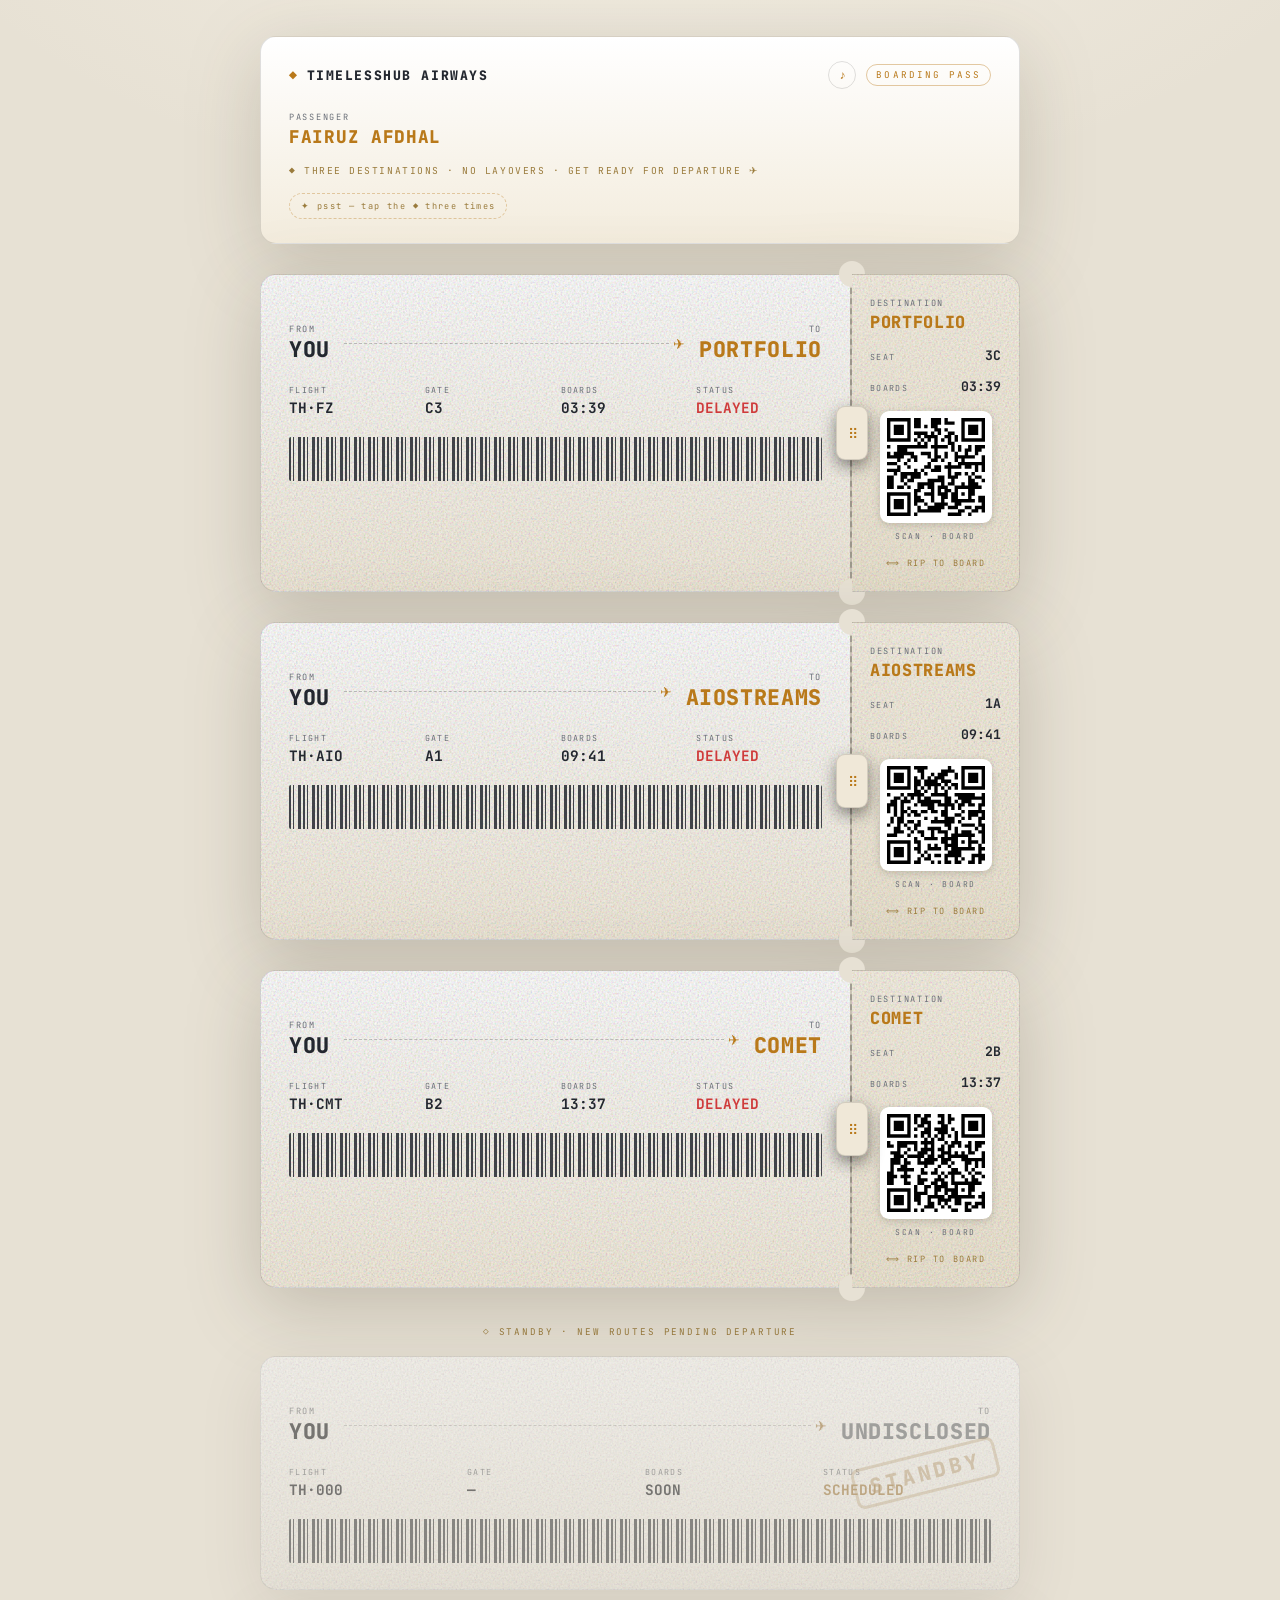
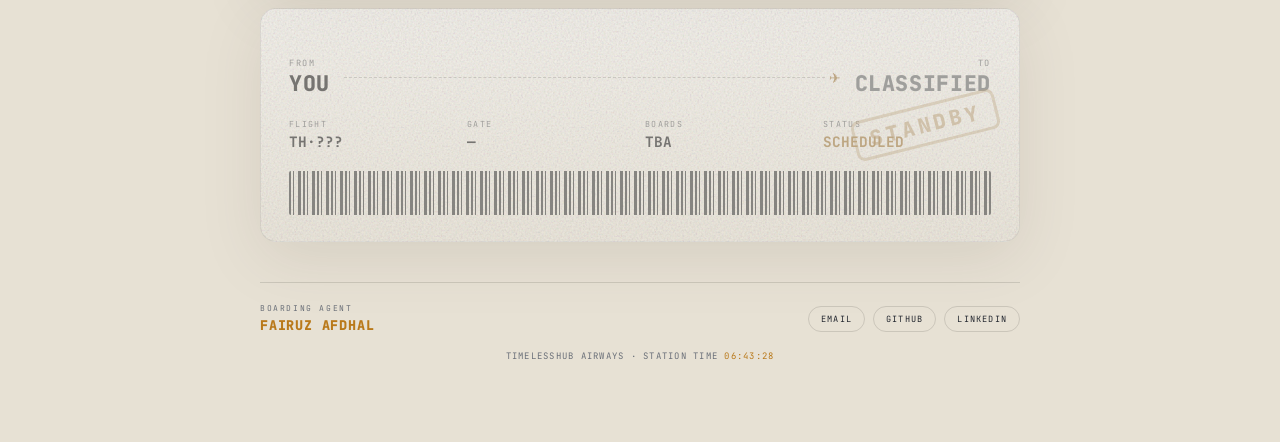
==== commit 9b037dda: "light mode as default" ====
--- a/site/index.html
+++ b/site/index.html
@@ -137,10 +137,10 @@
           <div class="route">
             <div class="route__pt"><span class="route__k">FROM</span><span class="route__v">YOU</span></div>
             <div class="route__arrow"></div>
-            <div class="route__pt route__pt--r"><span class="route__k">TO</span><span class="route__v route__v--to">AUTOMATION</span></div>
+            <div class="route__pt route__pt--r"><span class="route__k">TO</span><span class="route__v route__v--to">UNDISCLOSED</span></div>
           </div>
           <div class="grid">
-            <div><div class="cell__k">FLIGHT</div><div class="cell__v">TH·N8N</div></div>
+            <div><div class="cell__k">FLIGHT</div><div class="cell__v">TH·000</div></div>
             <div><div class="cell__k">GATE</div><div class="cell__v">—</div></div>
             <div><div class="cell__k">BOARDS</div><div class="cell__v">SOON</div></div>
             <div><div class="cell__k">STATUS</div><div class="cell__v amber">SCHEDULED</div></div>
@@ -155,7 +155,7 @@
           <div class="route">
             <div class="route__pt"><span class="route__k">FROM</span><span class="route__v">YOU</span></div>
             <div class="route__arrow"></div>
-            <div class="route__pt route__pt--r"><span class="route__k">TO</span><span class="route__v route__v--to">NEW ROUTE</span></div>
+            <div class="route__pt route__pt--r"><span class="route__k">TO</span><span class="route__v route__v--to">CLASSIFIED</span></div>
           </div>
           <div class="grid">
             <div><div class="cell__k">FLIGHT</div><div class="cell__v">TH·???</div></div>
